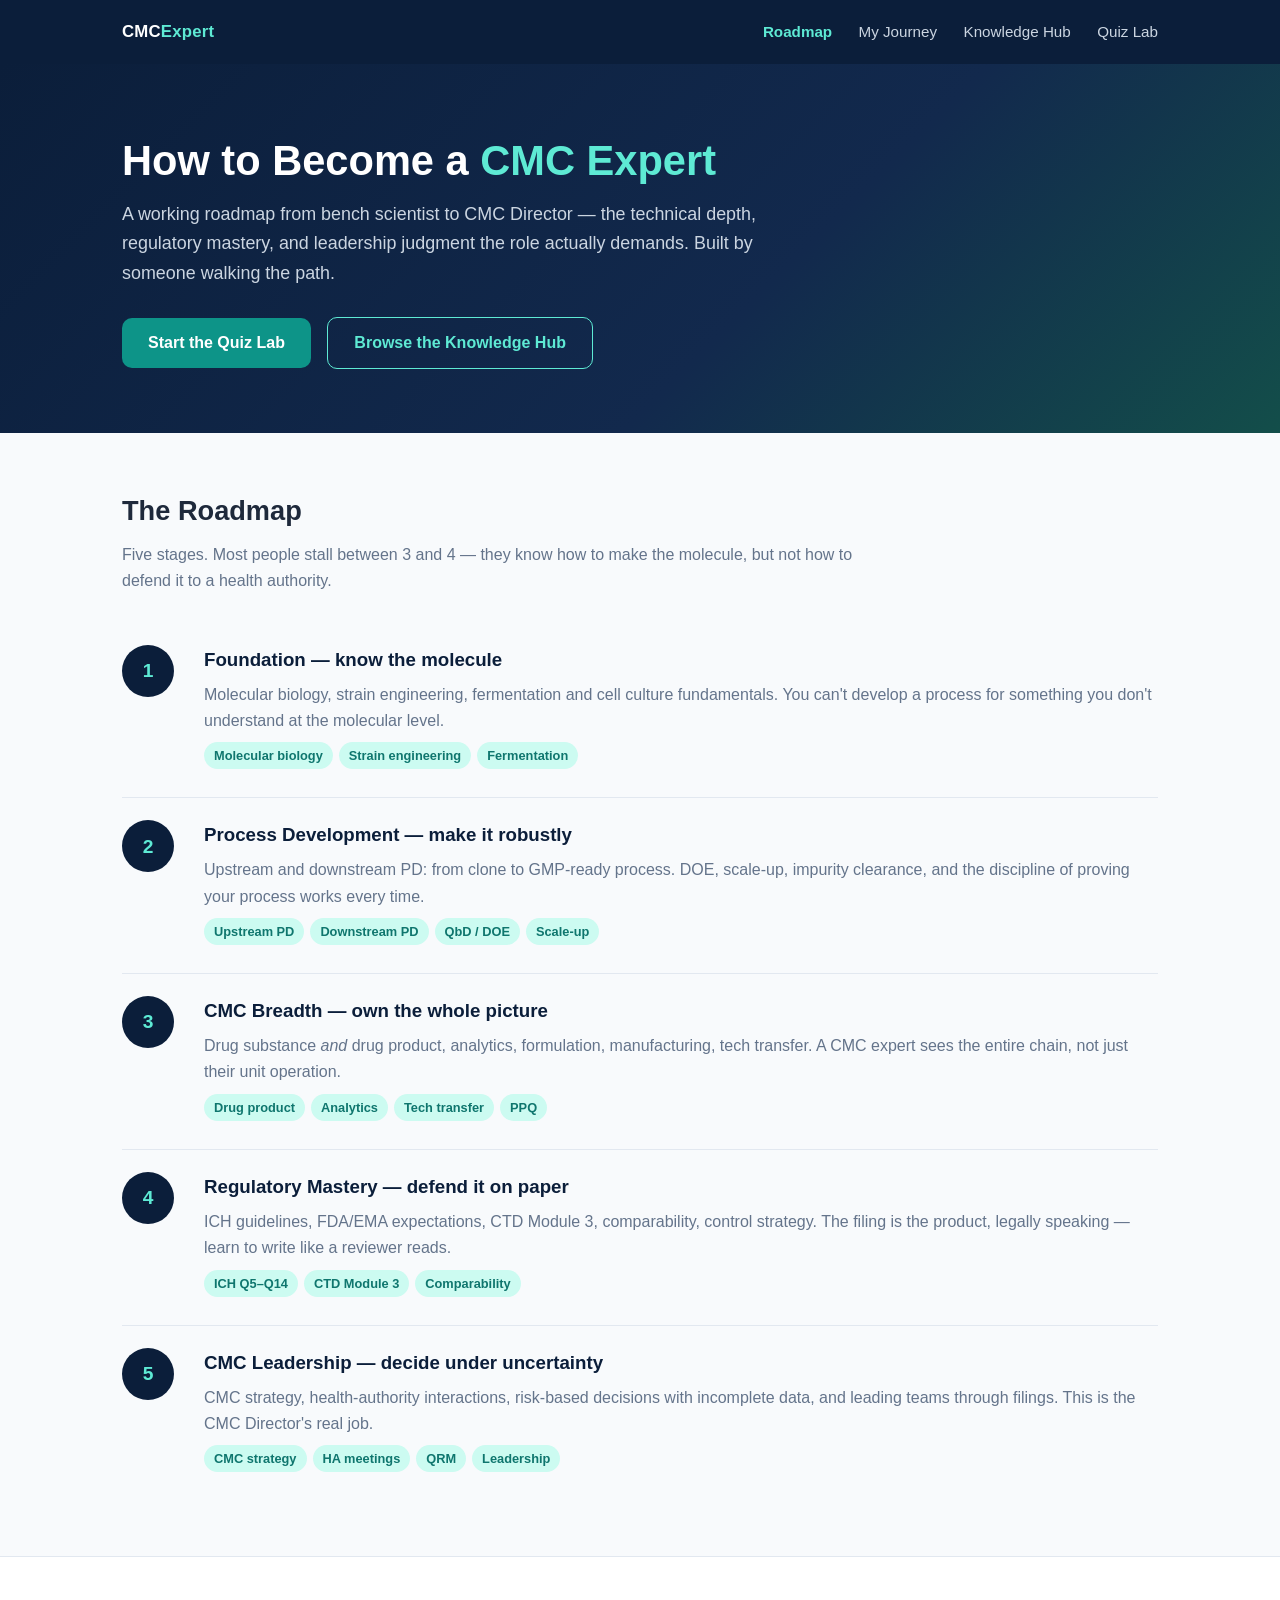
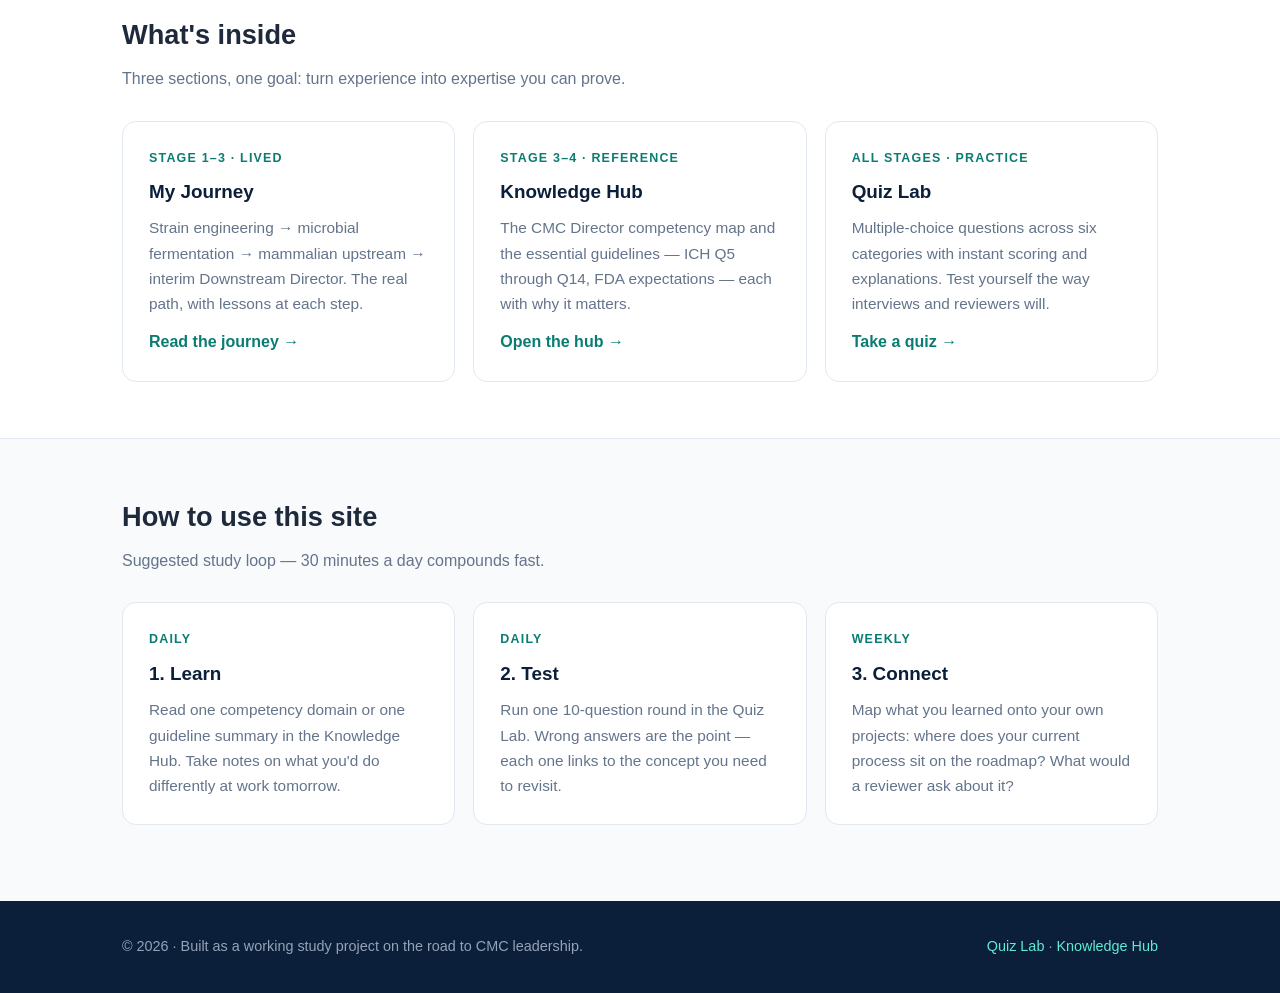
==== index.html @ 37966bcb "Initial site: How to Become a CMC Expert — roadmap, journey, knowledge hub, quiz lab" ====
<!DOCTYPE html>
<html lang="en">
<head>
<meta charset="UTF-8">
<meta name="viewport" content="width=device-width, initial-scale=1.0">
<title>How to Become a CMC Expert — Roadmap, Knowledge Hub & Quiz Lab</title>
<meta name="description" content="A working professional's roadmap from bench scientist to CMC Director: career stages, essential guidelines, and a self-testing quiz lab.">
<link rel="stylesheet" href="assets/css/style.css">
</head>
<body>
<header class="site"><div class="wrap nav">
  <a class="brand" href="index.html">CMC<span>Expert</span></a>
  <nav class="links">
    <a href="index.html" class="active">Roadmap</a>
    <a href="journey.html">My Journey</a>
    <a href="knowledge.html">Knowledge Hub</a>
    <a href="quiz.html">Quiz Lab</a>
  </nav>
</div></header>

<div class="hero"><div class="wrap">
  <h1>How to Become a <span class="hl">CMC Expert</span></h1>
  <p class="lead">A working roadmap from bench scientist to CMC Director — the technical depth,
  regulatory mastery, and leadership judgment the role actually demands. Built by someone walking the path.</p>
  <div class="btnrow">
    <a class="btn" href="quiz.html">Start the Quiz Lab</a>
    <a class="btn ghost" href="knowledge.html">Browse the Knowledge Hub</a>
  </div>
</div></div>

<section class="block"><div class="wrap">
  <h2 class="stitle">The Roadmap</h2>
  <p class="sub">Five stages. Most people stall between 3 and 4 — they know how to make the molecule,
  but not how to defend it to a health authority.</p>
  <div class="steps">
    <div class="step"><div class="badge">1</div><div>
      <h3>Foundation — know the molecule</h3>
      <p>Molecular biology, strain engineering, fermentation and cell culture fundamentals.
      You can't develop a process for something you don't understand at the molecular level.</p>
      <div class="tags"><span class="tag">Molecular biology</span><span class="tag">Strain engineering</span><span class="tag">Fermentation</span></div>
    </div></div>
    <div class="step"><div class="badge">2</div><div>
      <h3>Process Development — make it robustly</h3>
      <p>Upstream and downstream PD: from clone to GMP-ready process. DOE, scale-up,
      impurity clearance, and the discipline of proving your process works every time.</p>
      <div class="tags"><span class="tag">Upstream PD</span><span class="tag">Downstream PD</span><span class="tag">QbD / DOE</span><span class="tag">Scale-up</span></div>
    </div></div>
    <div class="step"><div class="badge">3</div><div>
      <h3>CMC Breadth — own the whole picture</h3>
      <p>Drug substance <em>and</em> drug product, analytics, formulation, manufacturing, tech transfer.
      A CMC expert sees the entire chain, not just their unit operation.</p>
      <div class="tags"><span class="tag">Drug product</span><span class="tag">Analytics</span><span class="tag">Tech transfer</span><span class="tag">PPQ</span></div>
    </div></div>
    <div class="step"><div class="badge">4</div><div>
      <h3>Regulatory Mastery — defend it on paper</h3>
      <p>ICH guidelines, FDA/EMA expectations, CTD Module 3, comparability, control strategy.
      The filing is the product, legally speaking — learn to write like a reviewer reads.</p>
      <div class="tags"><span class="tag">ICH Q5–Q14</span><span class="tag">CTD Module 3</span><span class="tag">Comparability</span></div>
    </div></div>
    <div class="step"><div class="badge">5</div><div>
      <h3>CMC Leadership — decide under uncertainty</h3>
      <p>CMC strategy, health-authority interactions, risk-based decisions with incomplete data,
      and leading teams through filings. This is the CMC Director's real job.</p>
      <div class="tags"><span class="tag">CMC strategy</span><span class="tag">HA meetings</span><span class="tag">QRM</span><span class="tag">Leadership</span></div>
    </div></div>
  </div>
</div></section>

<section class="block" style="background:#fff;border-top:1px solid var(--line);border-bottom:1px solid var(--line)"><div class="wrap">
  <h2 class="stitle">What's inside</h2>
  <p class="sub">Three sections, one goal: turn experience into expertise you can prove.</p>
  <div class="grid c3">
    <a class="card" href="journey.html">
      <div class="k">Stage 1–3 · lived</div>
      <h3>My Journey</h3>
      <p>Strain engineering → microbial fermentation → mammalian upstream → interim Downstream Director. The real path, with lessons at each step.</p>
      <span class="go">Read the journey →</span>
    </a>
    <a class="card" href="knowledge.html">
      <div class="k">Stage 3–4 · reference</div>
      <h3>Knowledge Hub</h3>
      <p>The CMC Director competency map and the essential guidelines — ICH Q5 through Q14, FDA expectations — each with why it matters.</p>
      <span class="go">Open the hub →</span>
    </a>
    <a class="card" href="quiz.html">
      <div class="k">All stages · practice</div>
      <h3>Quiz Lab</h3>
      <p>Multiple-choice questions across six categories with instant scoring and explanations. Test yourself the way interviews and reviewers will.</p>
      <span class="go">Take a quiz →</span>
    </a>
  </div>
</div></section>

<section class="block"><div class="wrap">
  <h2 class="stitle">How to use this site</h2>
  <p class="sub">Suggested study loop — 30 minutes a day compounds fast.</p>
  <div class="grid c3">
    <div class="card"><div class="k">Daily</div><h3>1. Learn</h3><p>Read one competency domain or one guideline summary in the Knowledge Hub. Take notes on what you'd do differently at work tomorrow.</p></div>
    <div class="card"><div class="k">Daily</div><h3>2. Test</h3><p>Run one 10-question round in the Quiz Lab. Wrong answers are the point — each one links to the concept you need to revisit.</p></div>
    <div class="card"><div class="k">Weekly</div><h3>3. Connect</h3><p>Map what you learned onto your own projects: where does your current process sit on the roadmap? What would a reviewer ask about it?</p></div>
  </div>
</div></section>

<footer class="site"><div class="wrap">
  <div>© 2026 · Built as a working study project on the road to CMC leadership.</div>
  <div><a href="quiz.html">Quiz Lab</a> · <a href="knowledge.html">Knowledge Hub</a></div>
</div></footer>
</body>
</html>
---- assets/css/style.css ----
:root{
  --navy:#0b1e3a; --navy2:#12294d; --teal:#0d9488; --teal-d:#0b7c72;
  --amber:#d97706; --ink:#1e293b; --muted:#64748b; --bg:#f8fafc;
  --card:#ffffff; --line:#e2e8f0; --green:#15803d; --red:#b91c1c;
  --radius:14px;
}
*{box-sizing:border-box;margin:0;padding:0}
body{font-family:-apple-system,BlinkMacSystemFont,"Segoe UI",Roboto,"Helvetica Neue",Arial,sans-serif;
  color:var(--ink);background:var(--bg);line-height:1.65;-webkit-font-smoothing:antialiased}
a{color:var(--teal-d);text-decoration:none}
a:hover{text-decoration:underline}
.wrap{max-width:1080px;margin:0 auto;padding:0 22px}

/* header */
header.site{background:var(--navy);color:#fff;position:sticky;top:0;z-index:50}
.nav{display:flex;align-items:center;justify-content:space-between;height:64px}
.brand{font-weight:800;font-size:1.05rem;letter-spacing:.2px;color:#fff}
.brand span{color:#5eead4}
nav.links a{color:#cbd5e1;margin-left:22px;font-size:.95rem}
nav.links a:hover{color:#fff;text-decoration:none}
nav.links a.active{color:#5eead4;font-weight:600}

/* hero */
.hero{background:linear-gradient(135deg,var(--navy) 0%,var(--navy2) 60%,#134e4a 100%);
  color:#fff;padding:72px 0 64px}
.hero h1{font-size:2.6rem;line-height:1.2;margin-bottom:14px;max-width:760px}
.hero h1 .hl{color:#5eead4}
.hero p.lead{color:#cbd5e1;font-size:1.12rem;max-width:700px;margin-bottom:28px}
.btn{display:inline-block;background:var(--teal);color:#fff;font-weight:700;
  padding:12px 26px;border-radius:10px;border:0;cursor:pointer;font-size:1rem}
.btn:hover{background:var(--teal-d);text-decoration:none;color:#fff}
.btn.ghost{background:transparent;border:1.5px solid #5eead4;color:#5eead4;margin-left:12px}
.btn.ghost:hover{background:#5eead422}
.btnrow{margin-top:6px}

/* sections */
section.block{padding:56px 0}
h2.stitle{font-size:1.7rem;margin-bottom:8px}
p.sub{color:var(--muted);margin-bottom:28px;max-width:760px}
.grid{display:grid;gap:18px}
.grid.c3{grid-template-columns:repeat(3,1fr)}
.grid.c2{grid-template-columns:repeat(2,1fr)}
@media(max-width:760px){.grid.c3,.grid.c2{grid-template-columns:1fr}.hero h1{font-size:2rem}}
.card{background:var(--card);border:1px solid var(--line);border-radius:var(--radius);
  padding:26px;transition:transform .15s ease,box-shadow .15s ease}
a.card:hover{transform:translateY(-3px);box-shadow:0 12px 28px #0b1e3a14;text-decoration:none}
.card .k{font-size:.78rem;font-weight:700;letter-spacing:1.2px;text-transform:uppercase;color:var(--teal-d);margin-bottom:8px}
.card h3{font-size:1.18rem;margin-bottom:8px;color:var(--navy)}
.card p{color:var(--muted);font-size:.96rem}
.card .go{display:inline-block;margin-top:12px;font-weight:700;color:var(--teal-d)}

/* roadmap */
.steps{counter-reset:step;display:grid;gap:0}
.step{display:grid;grid-template-columns:64px 1fr;gap:18px;padding:22px 0;border-bottom:1px solid var(--line)}
.step:last-child{border-bottom:0}
.badge{width:52px;height:52px;border-radius:50%;background:var(--navy);color:#5eead4;
  display:flex;align-items:center;justify-content:center;font-weight:800;font-size:1.2rem}
.step h3{color:var(--navy);margin-bottom:6px}
.step p{color:var(--muted)}
.step .tags{margin-top:8px}
.tag{display:inline-block;background:#ccfbf1;color:#0f766e;font-size:.8rem;font-weight:600;
  padding:3px 10px;border-radius:20px;margin:0 6px 6px 0}

/* timeline */
.tl{position:relative;margin:10px 0 0 10px;padding-left:28px;border-left:3px solid var(--teal)}
.tl .ev{position:relative;padding:0 0 30px}
.tl .ev::before{content:"";position:absolute;left:-38px;top:4px;width:16px;height:16px;
  border-radius:50%;background:var(--teal);border:3px solid #fff;box-shadow:0 0 0 3px var(--teal)}
.tl .ev .when{font-size:.82rem;font-weight:700;color:var(--teal-d);letter-spacing:.6px;text-transform:uppercase}
.tl .ev h3{color:var(--navy);margin:4px 0 6px}
.tl .ev p{color:var(--muted)}
.tl .ev.future::before{background:var(--amber);box-shadow:0 0 0 3px var(--amber)}
.tl .ev.future .when{color:var(--amber)}

/* tables */
table.guide{width:100%;border-collapse:collapse;background:#fff;border-radius:var(--radius);
  overflow:hidden;font-size:.94rem;box-shadow:0 1px 3px #0b1e3a10}
table.guide th{background:var(--navy);color:#fff;text-align:left;padding:12px 16px}
table.guide td{padding:12px 16px;border-bottom:1px solid var(--line);vertical-align:top}
table.guide tr:last-child td{border-bottom:0}
table.guide td.code{font-weight:700;color:var(--navy);white-space:nowrap}

/* domains */
.dom{background:#fff;border:1px solid var(--line);border-radius:var(--radius);padding:24px}
.dom h3{color:var(--navy);margin-bottom:8px}
.dom h3 .n{color:var(--teal-d);margin-right:8px}
.dom p{color:var(--muted);font-size:.95rem}
.dom ul{margin:10px 0 0 18px;color:var(--muted);font-size:.93rem}

/* quiz */
.quizbox{background:#fff;border:1px solid var(--line);border-radius:var(--radius);padding:30px;max-width:760px;margin:0 auto}
.catgrid{display:grid;grid-template-columns:repeat(2,1fr);gap:12px;margin:18px 0}
@media(max-width:640px){.catgrid{grid-template-columns:1fr}}
.catchoice{border:1.5px solid var(--line);border-radius:10px;padding:16px;cursor:pointer;background:#fff;text-align:left}
.catchoice:hover{border-color:var(--teal)}
.catchoice h4{color:var(--navy);margin-bottom:4px}
.catchoice p{font-size:.85rem;color:var(--muted)}
.catchoice .best{font-size:.78rem;color:var(--amber);font-weight:700}
.qprogress{height:8px;background:var(--line);border-radius:6px;margin-bottom:18px;overflow:hidden}
.qprogress i{display:block;height:100%;background:var(--teal);border-radius:6px;transition:width .3s}
.qmeta{font-size:.85rem;color:var(--muted);margin-bottom:10px}
.qtext{font-size:1.15rem;font-weight:600;color:var(--navy);margin-bottom:18px}
.opt{display:block;width:100%;text-align:left;border:1.5px solid var(--line);border-radius:10px;
  padding:13px 16px;margin-bottom:10px;background:#fff;cursor:pointer;font-size:.98rem}
.opt:hover:not(:disabled){border-color:var(--teal);background:#f0fdfa}
.opt:disabled{cursor:default;opacity:.95}
.opt.correct{border-color:var(--green);background:#f0fdf4;color:var(--green);font-weight:700}
.opt.wrong{border-color:var(--red);background:#fef2f2;color:var(--red);font-weight:700}
.opt.dim{opacity:.55}
.explain{background:#fffbeb;border:1px solid #fde68a;border-radius:10px;padding:14px 16px;
  margin:14px 0;font-size:.93rem;color:#92400e;display:none}
.explain.show{display:block}
.explain b{color:#92400e}
.qnav{display:flex;justify-content:space-between;margin-top:18px}
.scorebig{font-size:3rem;font-weight:800;color:var(--navy);text-align:center;margin:10px 0}
.scoremsg{text-align:center;color:var(--muted);margin-bottom:20px}
.review{margin-top:16px}
.review .ritem{border-bottom:1px solid var(--line);padding:12px 0;font-size:.92rem}
.review .ritem:last-child{border-bottom:0}
.ritem .rq{font-weight:600;color:var(--navy)}
.ritem .ra{color:var(--muted)}
.ritem .ra b{color:var(--green)}

/* footer */
footer.site{background:var(--navy);color:#94a3b8;padding:34px 0;margin-top:20px;font-size:.9rem}
footer.site .wrap{display:flex;justify-content:space-between;flex-wrap:wrap;gap:12px}
footer.site a{color:#5eead4}
.note{background:#fffbeb;border:1px solid #fde68a;border-radius:10px;padding:14px 18px;
  color:#92400e;font-size:.92rem;margin:18px 0}
code.inline{background:#f1f5f9;padding:2px 7px;border-radius:6px;font-size:.88em;color:#0f766e}
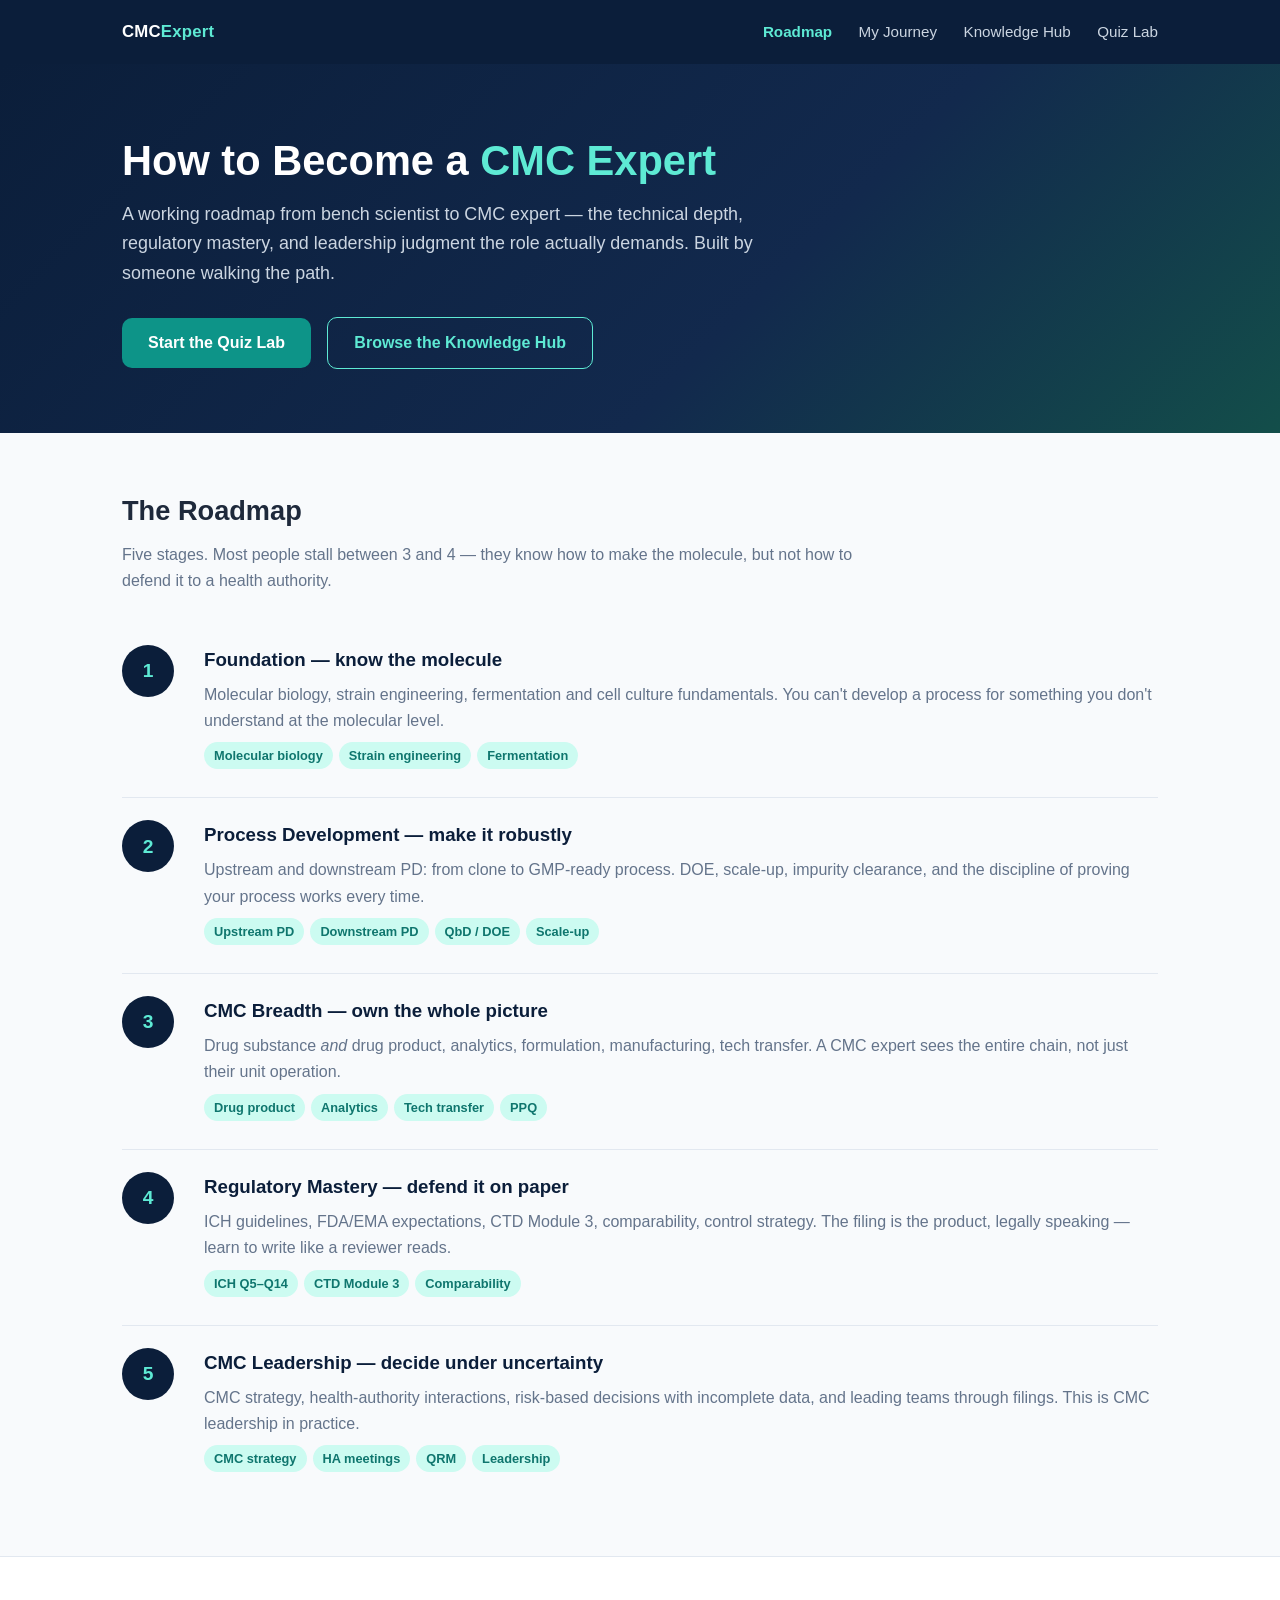
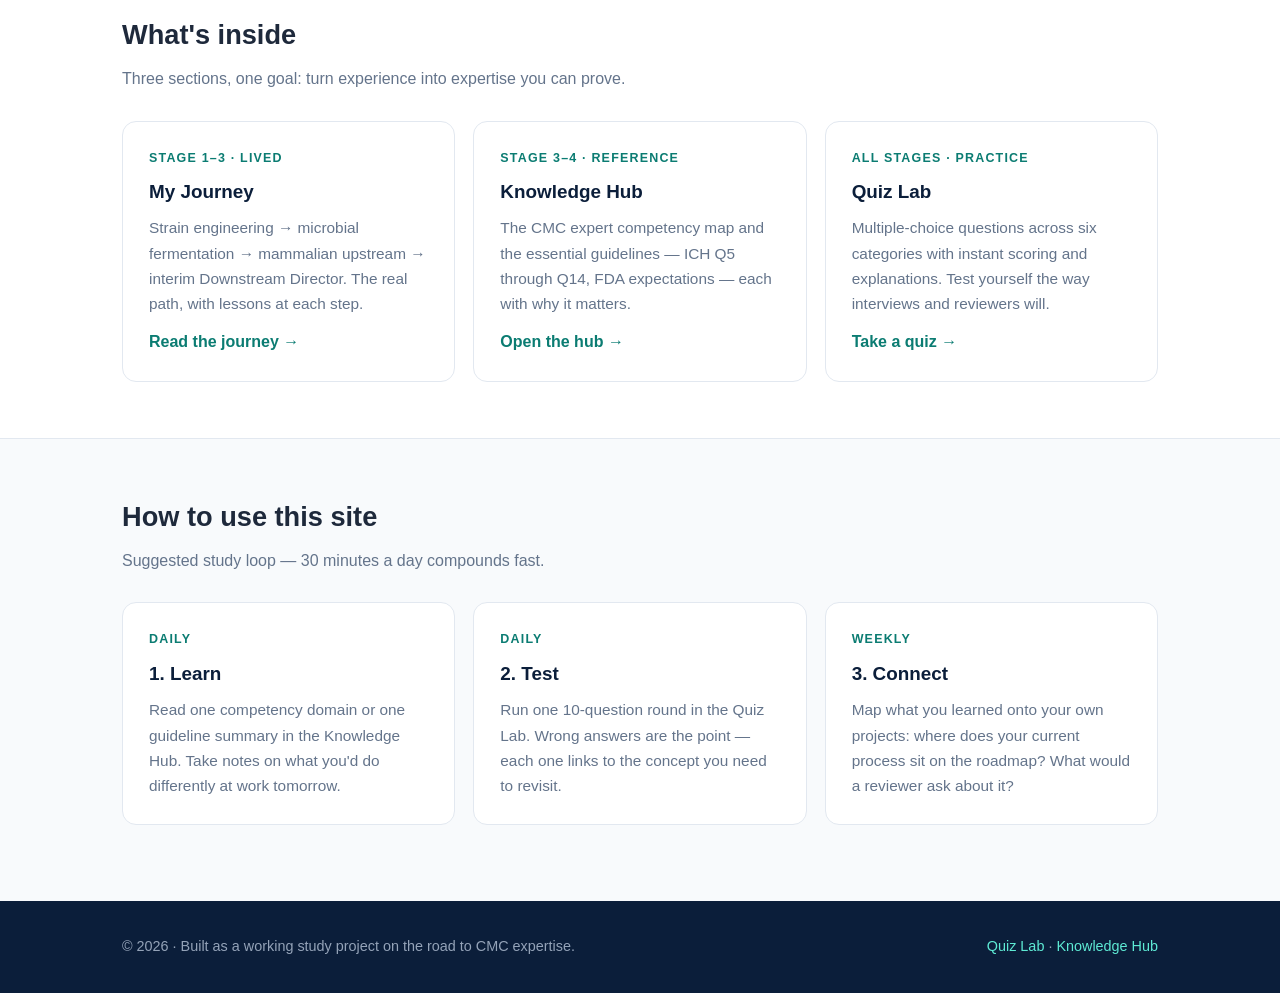
==== commit c79ab950: "Reframe personal goal as CMC expert (not CMC Director)" ====
--- a/index.html
+++ b/index.html
@@ -4,7 +4,7 @@
 <meta charset="UTF-8">
 <meta name="viewport" content="width=device-width, initial-scale=1.0">
 <title>How to Become a CMC Expert — Roadmap, Knowledge Hub & Quiz Lab</title>
-<meta name="description" content="A working professional's roadmap from bench scientist to CMC Director: career stages, essential guidelines, and a self-testing quiz lab.">
+<meta name="description" content="A working professional's roadmap from bench scientist to CMC expert: career stages, essential guidelines, and a self-testing quiz lab.">
 <link rel="stylesheet" href="assets/css/style.css">
 </head>
 <body>
@@ -20,7 +20,7 @@
 
 <div class="hero"><div class="wrap">
   <h1>How to Become a <span class="hl">CMC Expert</span></h1>
-  <p class="lead">A working roadmap from bench scientist to CMC Director — the technical depth,
+  <p class="lead">A working roadmap from bench scientist to CMC expert — the technical depth,
   regulatory mastery, and leadership judgment the role actually demands. Built by someone walking the path.</p>
   <div class="btnrow">
     <a class="btn" href="quiz.html">Start the Quiz Lab</a>
@@ -60,7 +60,7 @@
     <div class="step"><div class="badge">5</div><div>
       <h3>CMC Leadership — decide under uncertainty</h3>
       <p>CMC strategy, health-authority interactions, risk-based decisions with incomplete data,
-      and leading teams through filings. This is the CMC Director's real job.</p>
+      and leading teams through filings. This is CMC leadership in practice.</p>
       <div class="tags"><span class="tag">CMC strategy</span><span class="tag">HA meetings</span><span class="tag">QRM</span><span class="tag">Leadership</span></div>
     </div></div>
   </div>
@@ -79,7 +79,7 @@
     <a class="card" href="knowledge.html">
       <div class="k">Stage 3–4 · reference</div>
       <h3>Knowledge Hub</h3>
-      <p>The CMC Director competency map and the essential guidelines — ICH Q5 through Q14, FDA expectations — each with why it matters.</p>
+      <p>The CMC expert competency map and the essential guidelines — ICH Q5 through Q14, FDA expectations — each with why it matters.</p>
       <span class="go">Open the hub →</span>
     </a>
     <a class="card" href="quiz.html">
@@ -102,7 +102,7 @@
 </div></section>
 
 <footer class="site"><div class="wrap">
-  <div>© 2026 · Built as a working study project on the road to CMC leadership.</div>
+  <div>© 2026 · Built as a working study project on the road to CMC expertise.</div>
   <div><a href="quiz.html">Quiz Lab</a> · <a href="knowledge.html">Knowledge Hub</a></div>
 </div></footer>
 </body>
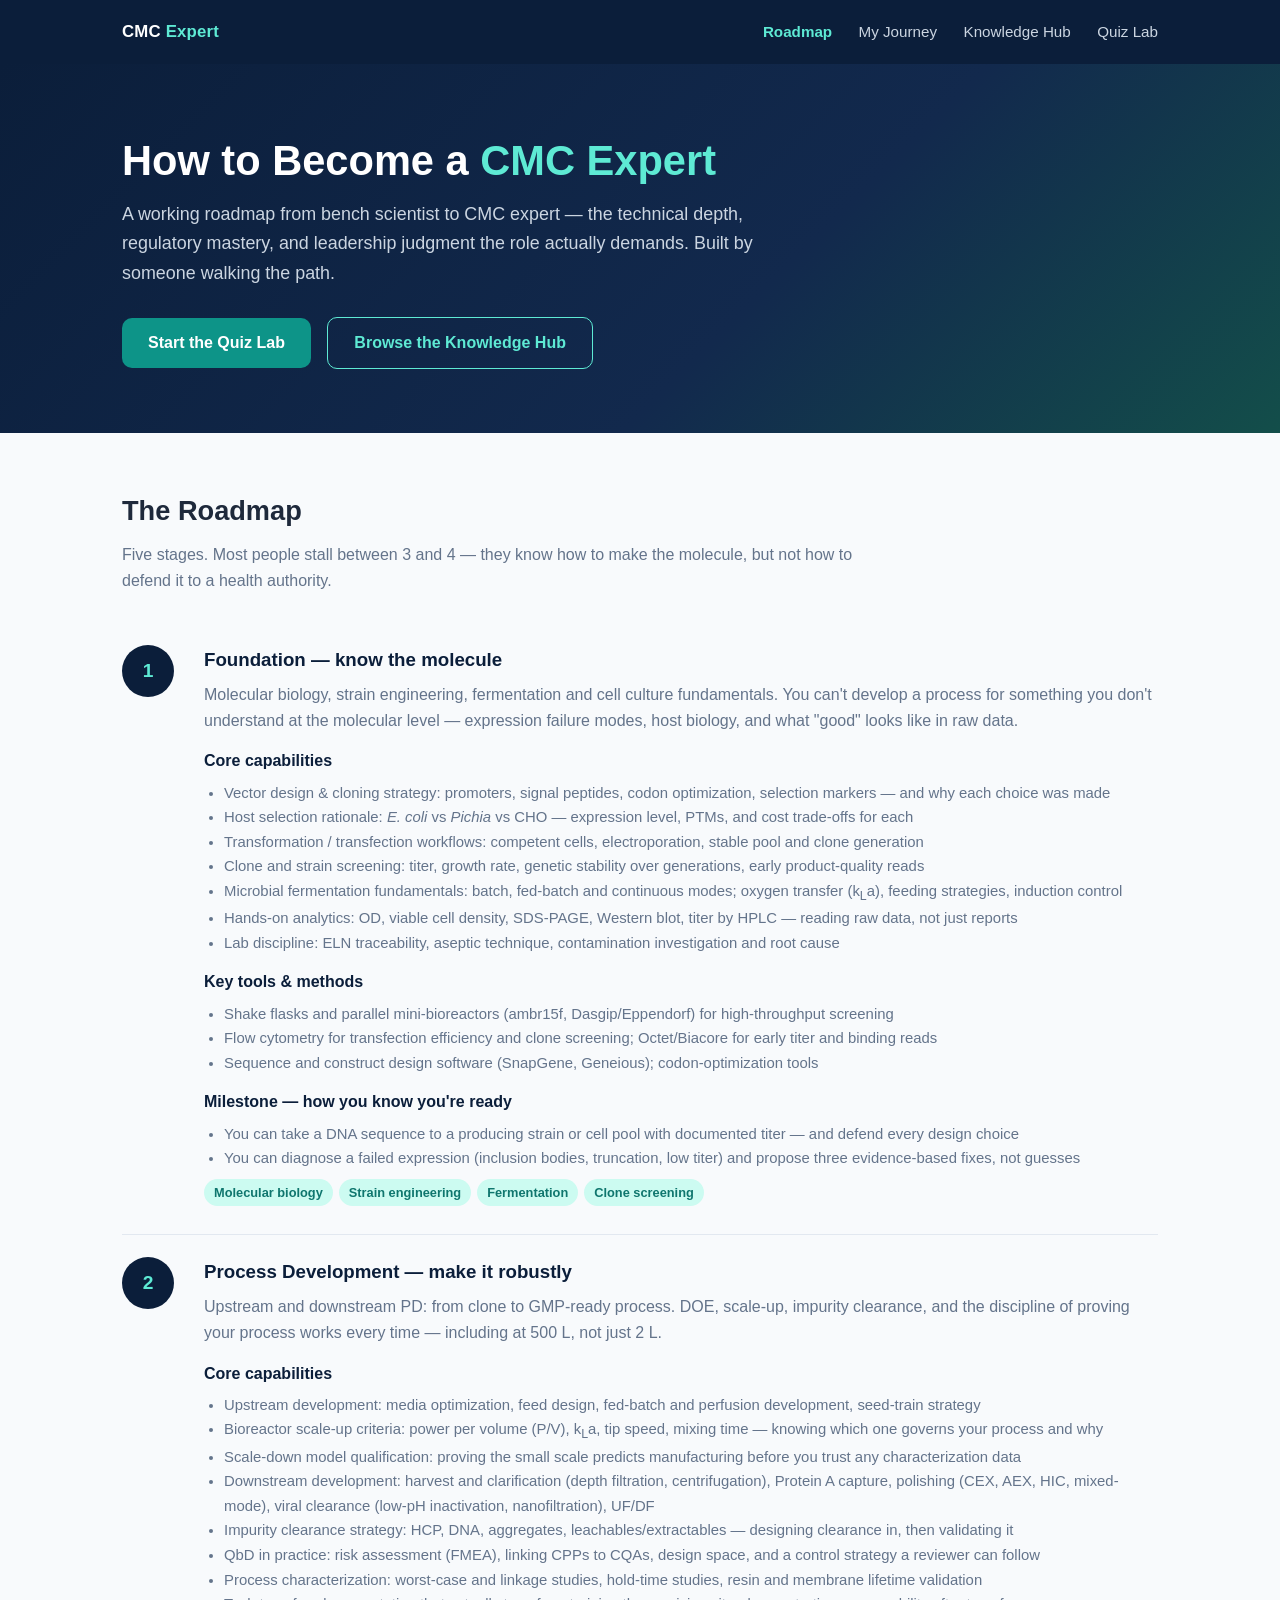
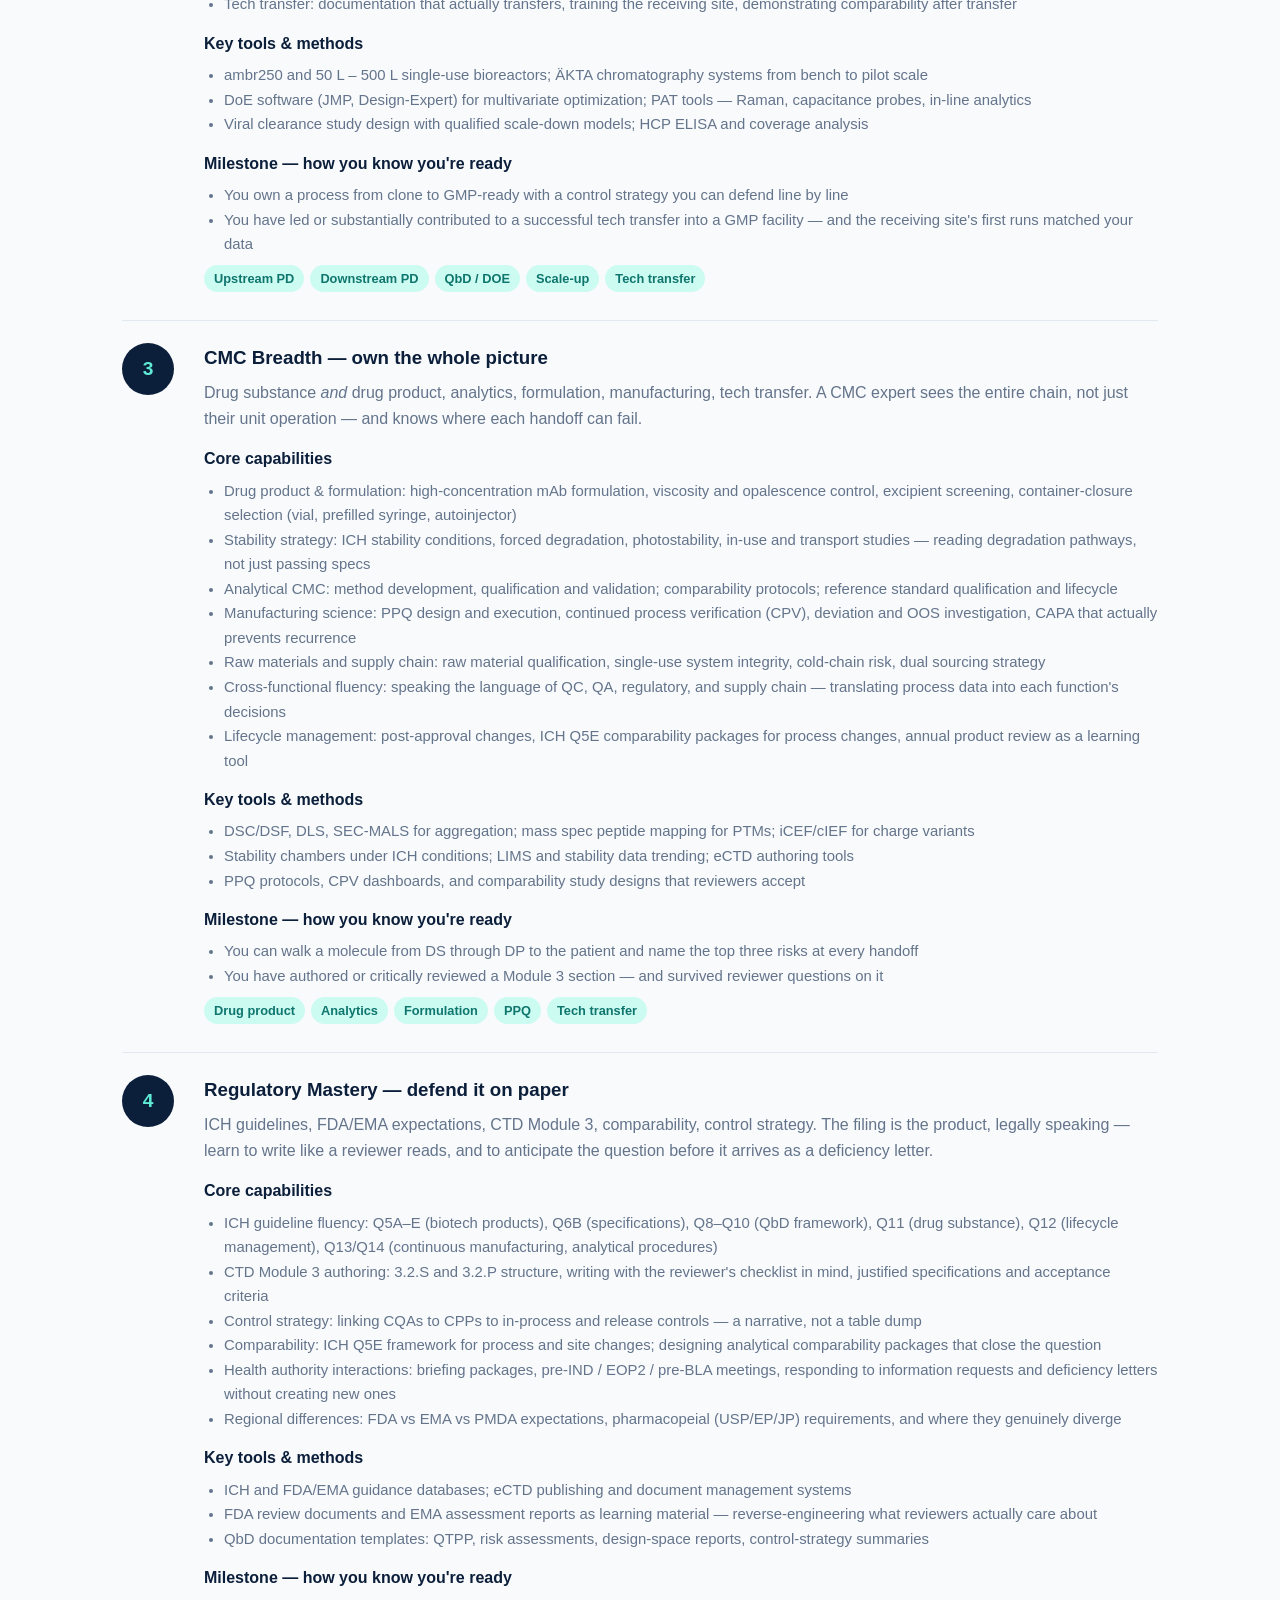
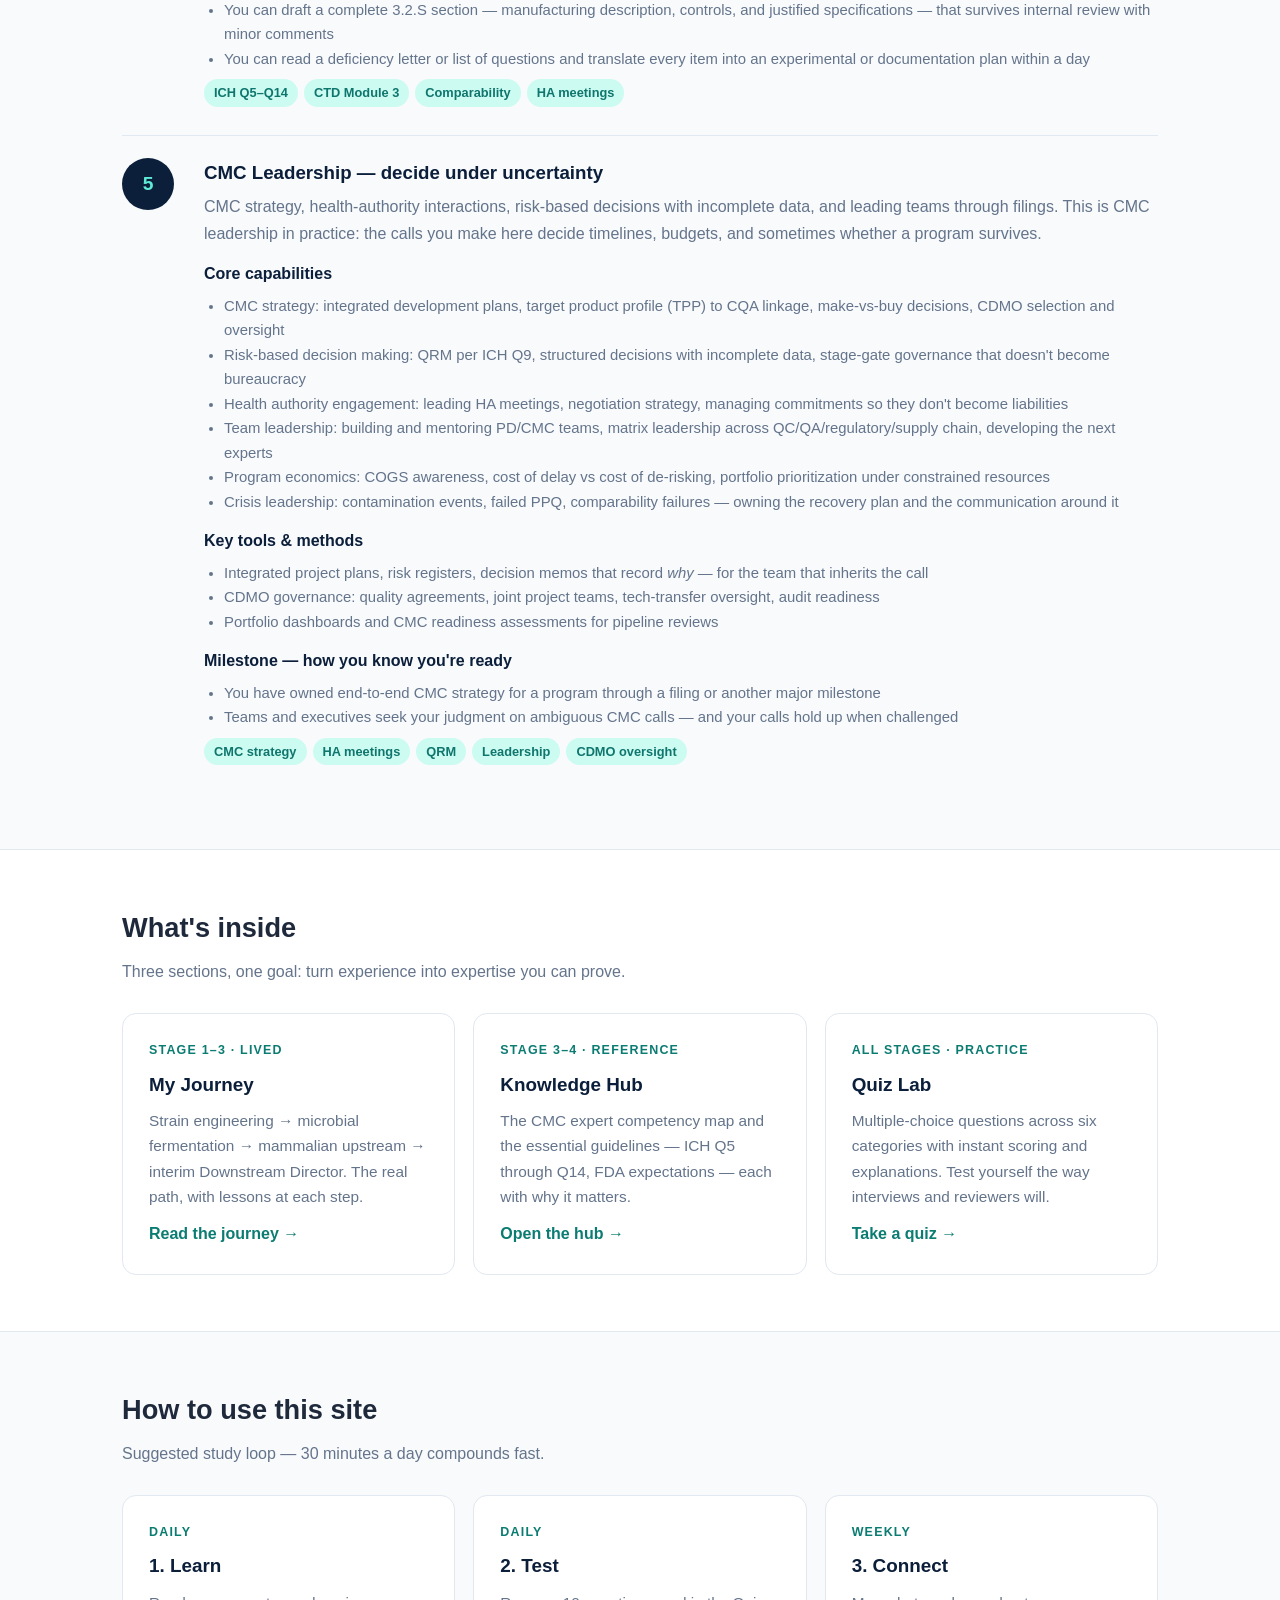
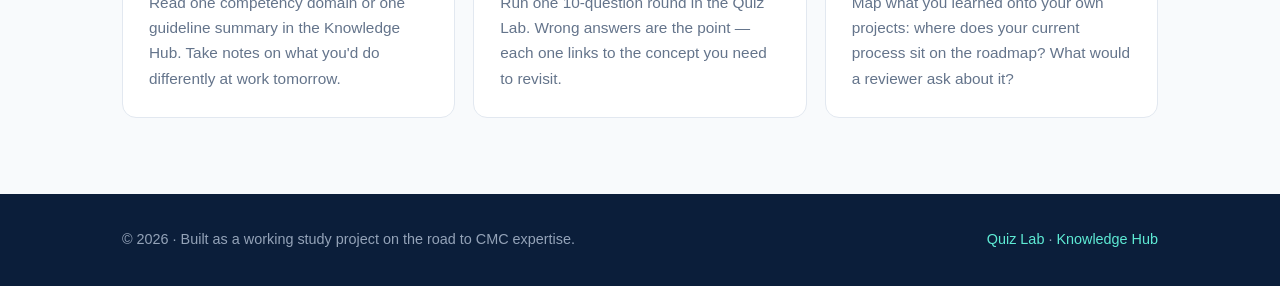
==== commit 65fb4c3c: "Site expansion 1/4: roadmap, knowledge hub, quiz wiring, cell line bank" ====
--- a/index.html
+++ b/index.html
@@ -9,7 +9,7 @@
 </head>
 <body>
 <header class="site"><div class="wrap nav">
-  <a class="brand" href="index.html">CMC<span>Expert</span></a>
+  <a class="brand" href="index.html">CMC <span>Expert</span></a>
   <nav class="links">
     <a href="index.html" class="active">Roadmap</a>
     <a href="journey.html">My Journey</a>
@@ -36,32 +36,141 @@
     <div class="step"><div class="badge">1</div><div>
       <h3>Foundation — know the molecule</h3>
       <p>Molecular biology, strain engineering, fermentation and cell culture fundamentals.
-      You can't develop a process for something you don't understand at the molecular level.</p>
-      <div class="tags"><span class="tag">Molecular biology</span><span class="tag">Strain engineering</span><span class="tag">Fermentation</span></div>
+      You can't develop a process for something you don't understand at the molecular level —
+      expression failure modes, host biology, and what "good" looks like in raw data.</p>
+      <h4 style="color:var(--navy);margin:14px 0 4px;font-size:1rem">Core capabilities</h4>
+      <ul style="margin:6px 0 0 20px;color:var(--muted);font-size:.93rem">
+        <li>Vector design &amp; cloning strategy: promoters, signal peptides, codon optimization, selection markers — and why each choice was made</li>
+        <li>Host selection rationale: <em>E. coli</em> vs <em>Pichia</em> vs CHO — expression level, PTMs, and cost trade-offs for each</li>
+        <li>Transformation / transfection workflows: competent cells, electroporation, stable pool and clone generation</li>
+        <li>Clone and strain screening: titer, growth rate, genetic stability over generations, early product-quality reads</li>
+        <li>Microbial fermentation fundamentals: batch, fed-batch and continuous modes; oxygen transfer (k<sub>L</sub>a), feeding strategies, induction control</li>
+        <li>Hands-on analytics: OD, viable cell density, SDS-PAGE, Western blot, titer by HPLC — reading raw data, not just reports</li>
+        <li>Lab discipline: ELN traceability, aseptic technique, contamination investigation and root cause</li>
+      </ul>
+      <h4 style="color:var(--navy);margin:14px 0 4px;font-size:1rem">Key tools &amp; methods</h4>
+      <ul style="margin:6px 0 0 20px;color:var(--muted);font-size:.93rem">
+        <li>Shake flasks and parallel mini-bioreactors (ambr15f, Dasgip/Eppendorf) for high-throughput screening</li>
+        <li>Flow cytometry for transfection efficiency and clone screening; Octet/Biacore for early titer and binding reads</li>
+        <li>Sequence and construct design software (SnapGene, Geneious); codon-optimization tools</li>
+      </ul>
+      <h4 style="color:var(--navy);margin:14px 0 4px;font-size:1rem">Milestone — how you know you're ready</h4>
+      <ul style="margin:6px 0 0 20px;color:var(--muted);font-size:.93rem">
+        <li>You can take a DNA sequence to a producing strain or cell pool with documented titer — and defend every design choice</li>
+        <li>You can diagnose a failed expression (inclusion bodies, truncation, low titer) and propose three evidence-based fixes, not guesses</li>
+      </ul>
+      <div class="tags"><span class="tag">Molecular biology</span><span class="tag">Strain engineering</span><span class="tag">Fermentation</span><span class="tag">Clone screening</span></div>
     </div></div>
     <div class="step"><div class="badge">2</div><div>
       <h3>Process Development — make it robustly</h3>
       <p>Upstream and downstream PD: from clone to GMP-ready process. DOE, scale-up,
-      impurity clearance, and the discipline of proving your process works every time.</p>
-      <div class="tags"><span class="tag">Upstream PD</span><span class="tag">Downstream PD</span><span class="tag">QbD / DOE</span><span class="tag">Scale-up</span></div>
+      impurity clearance, and the discipline of proving your process works every time —
+      including at 500 L, not just 2 L.</p>
+      <h4 style="color:var(--navy);margin:14px 0 4px;font-size:1rem">Core capabilities</h4>
+      <ul style="margin:6px 0 0 20px;color:var(--muted);font-size:.93rem">
+        <li>Upstream development: media optimization, feed design, fed-batch and perfusion development, seed-train strategy</li>
+        <li>Bioreactor scale-up criteria: power per volume (P/V), k<sub>L</sub>a, tip speed, mixing time — knowing which one governs your process and why</li>
+        <li>Scale-down model qualification: proving the small scale predicts manufacturing before you trust any characterization data</li>
+        <li>Downstream development: harvest and clarification (depth filtration, centrifugation), Protein A capture, polishing (CEX, AEX, HIC, mixed-mode), viral clearance (low-pH inactivation, nanofiltration), UF/DF</li>
+        <li>Impurity clearance strategy: HCP, DNA, aggregates, leachables/extractables — designing clearance in, then validating it</li>
+        <li>QbD in practice: risk assessment (FMEA), linking CPPs to CQAs, design space, and a control strategy a reviewer can follow</li>
+        <li>Process characterization: worst-case and linkage studies, hold-time studies, resin and membrane lifetime validation</li>
+        <li>Tech transfer: documentation that actually transfers, training the receiving site, demonstrating comparability after transfer</li>
+      </ul>
+      <h4 style="color:var(--navy);margin:14px 0 4px;font-size:1rem">Key tools &amp; methods</h4>
+      <ul style="margin:6px 0 0 20px;color:var(--muted);font-size:.93rem">
+        <li>ambr250 and 50 L – 500 L single-use bioreactors; &Auml;KTA chromatography systems from bench to pilot scale</li>
+        <li>DoE software (JMP, Design-Expert) for multivariate optimization; PAT tools — Raman, capacitance probes, in-line analytics</li>
+        <li>Viral clearance study design with qualified scale-down models; HCP ELISA and coverage analysis</li>
+      </ul>
+      <h4 style="color:var(--navy);margin:14px 0 4px;font-size:1rem">Milestone — how you know you're ready</h4>
+      <ul style="margin:6px 0 0 20px;color:var(--muted);font-size:.93rem">
+        <li>You own a process from clone to GMP-ready with a control strategy you can defend line by line</li>
+        <li>You have led or substantially contributed to a successful tech transfer into a GMP facility — and the receiving site's first runs matched your data</li>
+      </ul>
+      <div class="tags"><span class="tag">Upstream PD</span><span class="tag">Downstream PD</span><span class="tag">QbD / DOE</span><span class="tag">Scale-up</span><span class="tag">Tech transfer</span></div>
     </div></div>
     <div class="step"><div class="badge">3</div><div>
       <h3>CMC Breadth — own the whole picture</h3>
       <p>Drug substance <em>and</em> drug product, analytics, formulation, manufacturing, tech transfer.
-      A CMC expert sees the entire chain, not just their unit operation.</p>
-      <div class="tags"><span class="tag">Drug product</span><span class="tag">Analytics</span><span class="tag">Tech transfer</span><span class="tag">PPQ</span></div>
+      A CMC expert sees the entire chain, not just their unit operation — and knows where
+      each handoff can fail.</p>
+      <h4 style="color:var(--navy);margin:14px 0 4px;font-size:1rem">Core capabilities</h4>
+      <ul style="margin:6px 0 0 20px;color:var(--muted);font-size:.93rem">
+        <li>Drug product &amp; formulation: high-concentration mAb formulation, viscosity and opalescence control, excipient screening, container-closure selection (vial, prefilled syringe, autoinjector)</li>
+        <li>Stability strategy: ICH stability conditions, forced degradation, photostability, in-use and transport studies — reading degradation pathways, not just passing specs</li>
+        <li>Analytical CMC: method development, qualification and validation; comparability protocols; reference standard qualification and lifecycle</li>
+        <li>Manufacturing science: PPQ design and execution, continued process verification (CPV), deviation and OOS investigation, CAPA that actually prevents recurrence</li>
+        <li>Raw materials and supply chain: raw material qualification, single-use system integrity, cold-chain risk, dual sourcing strategy</li>
+        <li>Cross-functional fluency: speaking the language of QC, QA, regulatory, and supply chain — translating process data into each function's decisions</li>
+        <li>Lifecycle management: post-approval changes, ICH Q5E comparability packages for process changes, annual product review as a learning tool</li>
+      </ul>
+      <h4 style="color:var(--navy);margin:14px 0 4px;font-size:1rem">Key tools &amp; methods</h4>
+      <ul style="margin:6px 0 0 20px;color:var(--muted);font-size:.93rem">
+        <li>DSC/DSF, DLS, SEC-MALS for aggregation; mass spec peptide mapping for PTMs; iCEF/cIEF for charge variants</li>
+        <li>Stability chambers under ICH conditions; LIMS and stability data trending; eCTD authoring tools</li>
+        <li>PPQ protocols, CPV dashboards, and comparability study designs that reviewers accept</li>
+      </ul>
+      <h4 style="color:var(--navy);margin:14px 0 4px;font-size:1rem">Milestone — how you know you're ready</h4>
+      <ul style="margin:6px 0 0 20px;color:var(--muted);font-size:.93rem">
+        <li>You can walk a molecule from DS through DP to the patient and name the top three risks at every handoff</li>
+        <li>You have authored or critically reviewed a Module 3 section — and survived reviewer questions on it</li>
+      </ul>
+      <div class="tags"><span class="tag">Drug product</span><span class="tag">Analytics</span><span class="tag">Formulation</span><span class="tag">PPQ</span><span class="tag">Tech transfer</span></div>
     </div></div>
     <div class="step"><div class="badge">4</div><div>
       <h3>Regulatory Mastery — defend it on paper</h3>
       <p>ICH guidelines, FDA/EMA expectations, CTD Module 3, comparability, control strategy.
-      The filing is the product, legally speaking — learn to write like a reviewer reads.</p>
-      <div class="tags"><span class="tag">ICH Q5–Q14</span><span class="tag">CTD Module 3</span><span class="tag">Comparability</span></div>
+      The filing is the product, legally speaking — learn to write like a reviewer reads,
+      and to anticipate the question before it arrives as a deficiency letter.</p>
+      <h4 style="color:var(--navy);margin:14px 0 4px;font-size:1rem">Core capabilities</h4>
+      <ul style="margin:6px 0 0 20px;color:var(--muted);font-size:.93rem">
+        <li>ICH guideline fluency: Q5A–E (biotech products), Q6B (specifications), Q8–Q10 (QbD framework), Q11 (drug substance), Q12 (lifecycle management), Q13/Q14 (continuous manufacturing, analytical procedures)</li>
+        <li>CTD Module 3 authoring: 3.2.S and 3.2.P structure, writing with the reviewer's checklist in mind, justified specifications and acceptance criteria</li>
+        <li>Control strategy: linking CQAs to CPPs to in-process and release controls — a narrative, not a table dump</li>
+        <li>Comparability: ICH Q5E framework for process and site changes; designing analytical comparability packages that close the question</li>
+        <li>Health authority interactions: briefing packages, pre-IND / EOP2 / pre-BLA meetings, responding to information requests and deficiency letters without creating new ones</li>
+        <li>Regional differences: FDA vs EMA vs PMDA expectations, pharmacopeial (USP/EP/JP) requirements, and where they genuinely diverge</li>
+      </ul>
+      <h4 style="color:var(--navy);margin:14px 0 4px;font-size:1rem">Key tools &amp; methods</h4>
+      <ul style="margin:6px 0 0 20px;color:var(--muted);font-size:.93rem">
+        <li>ICH and FDA/EMA guidance databases; eCTD publishing and document management systems</li>
+        <li>FDA review documents and EMA assessment reports as learning material — reverse-engineering what reviewers actually care about</li>
+        <li>QbD documentation templates: QTPP, risk assessments, design-space reports, control-strategy summaries</li>
+      </ul>
+      <h4 style="color:var(--navy);margin:14px 0 4px;font-size:1rem">Milestone — how you know you're ready</h4>
+      <ul style="margin:6px 0 0 20px;color:var(--muted);font-size:.93rem">
+        <li>You can draft a complete 3.2.S section — manufacturing description, controls, and justified specifications — that survives internal review with minor comments</li>
+        <li>You can read a deficiency letter or list of questions and translate every item into an experimental or documentation plan within a day</li>
+      </ul>
+      <div class="tags"><span class="tag">ICH Q5–Q14</span><span class="tag">CTD Module 3</span><span class="tag">Comparability</span><span class="tag">HA meetings</span></div>
     </div></div>
     <div class="step"><div class="badge">5</div><div>
       <h3>CMC Leadership — decide under uncertainty</h3>
       <p>CMC strategy, health-authority interactions, risk-based decisions with incomplete data,
-      and leading teams through filings. This is CMC leadership in practice.</p>
-      <div class="tags"><span class="tag">CMC strategy</span><span class="tag">HA meetings</span><span class="tag">QRM</span><span class="tag">Leadership</span></div>
+      and leading teams through filings. This is CMC leadership in practice: the calls you make
+      here decide timelines, budgets, and sometimes whether a program survives.</p>
+      <h4 style="color:var(--navy);margin:14px 0 4px;font-size:1rem">Core capabilities</h4>
+      <ul style="margin:6px 0 0 20px;color:var(--muted);font-size:.93rem">
+        <li>CMC strategy: integrated development plans, target product profile (TPP) to CQA linkage, make-vs-buy decisions, CDMO selection and oversight</li>
+        <li>Risk-based decision making: QRM per ICH Q9, structured decisions with incomplete data, stage-gate governance that doesn't become bureaucracy</li>
+        <li>Health authority engagement: leading HA meetings, negotiation strategy, managing commitments so they don't become liabilities</li>
+        <li>Team leadership: building and mentoring PD/CMC teams, matrix leadership across QC/QA/regulatory/supply chain, developing the next experts</li>
+        <li>Program economics: COGS awareness, cost of delay vs cost of de-risking, portfolio prioritization under constrained resources</li>
+        <li>Crisis leadership: contamination events, failed PPQ, comparability failures — owning the recovery plan and the communication around it</li>
+      </ul>
+      <h4 style="color:var(--navy);margin:14px 0 4px;font-size:1rem">Key tools &amp; methods</h4>
+      <ul style="margin:6px 0 0 20px;color:var(--muted);font-size:.93rem">
+        <li>Integrated project plans, risk registers, decision memos that record <em>why</em> — for the team that inherits the call</li>
+        <li>CDMO governance: quality agreements, joint project teams, tech-transfer oversight, audit readiness</li>
+        <li>Portfolio dashboards and CMC readiness assessments for pipeline reviews</li>
+      </ul>
+      <h4 style="color:var(--navy);margin:14px 0 4px;font-size:1rem">Milestone — how you know you're ready</h4>
+      <ul style="margin:6px 0 0 20px;color:var(--muted);font-size:.93rem">
+        <li>You have owned end-to-end CMC strategy for a program through a filing or another major milestone</li>
+        <li>Teams and executives seek your judgment on ambiguous CMC calls — and your calls hold up when challenged</li>
+      </ul>
+      <div class="tags"><span class="tag">CMC strategy</span><span class="tag">HA meetings</span><span class="tag">QRM</span><span class="tag">Leadership</span><span class="tag">CDMO oversight</span></div>
     </div></div>
   </div>
 </div></section>
